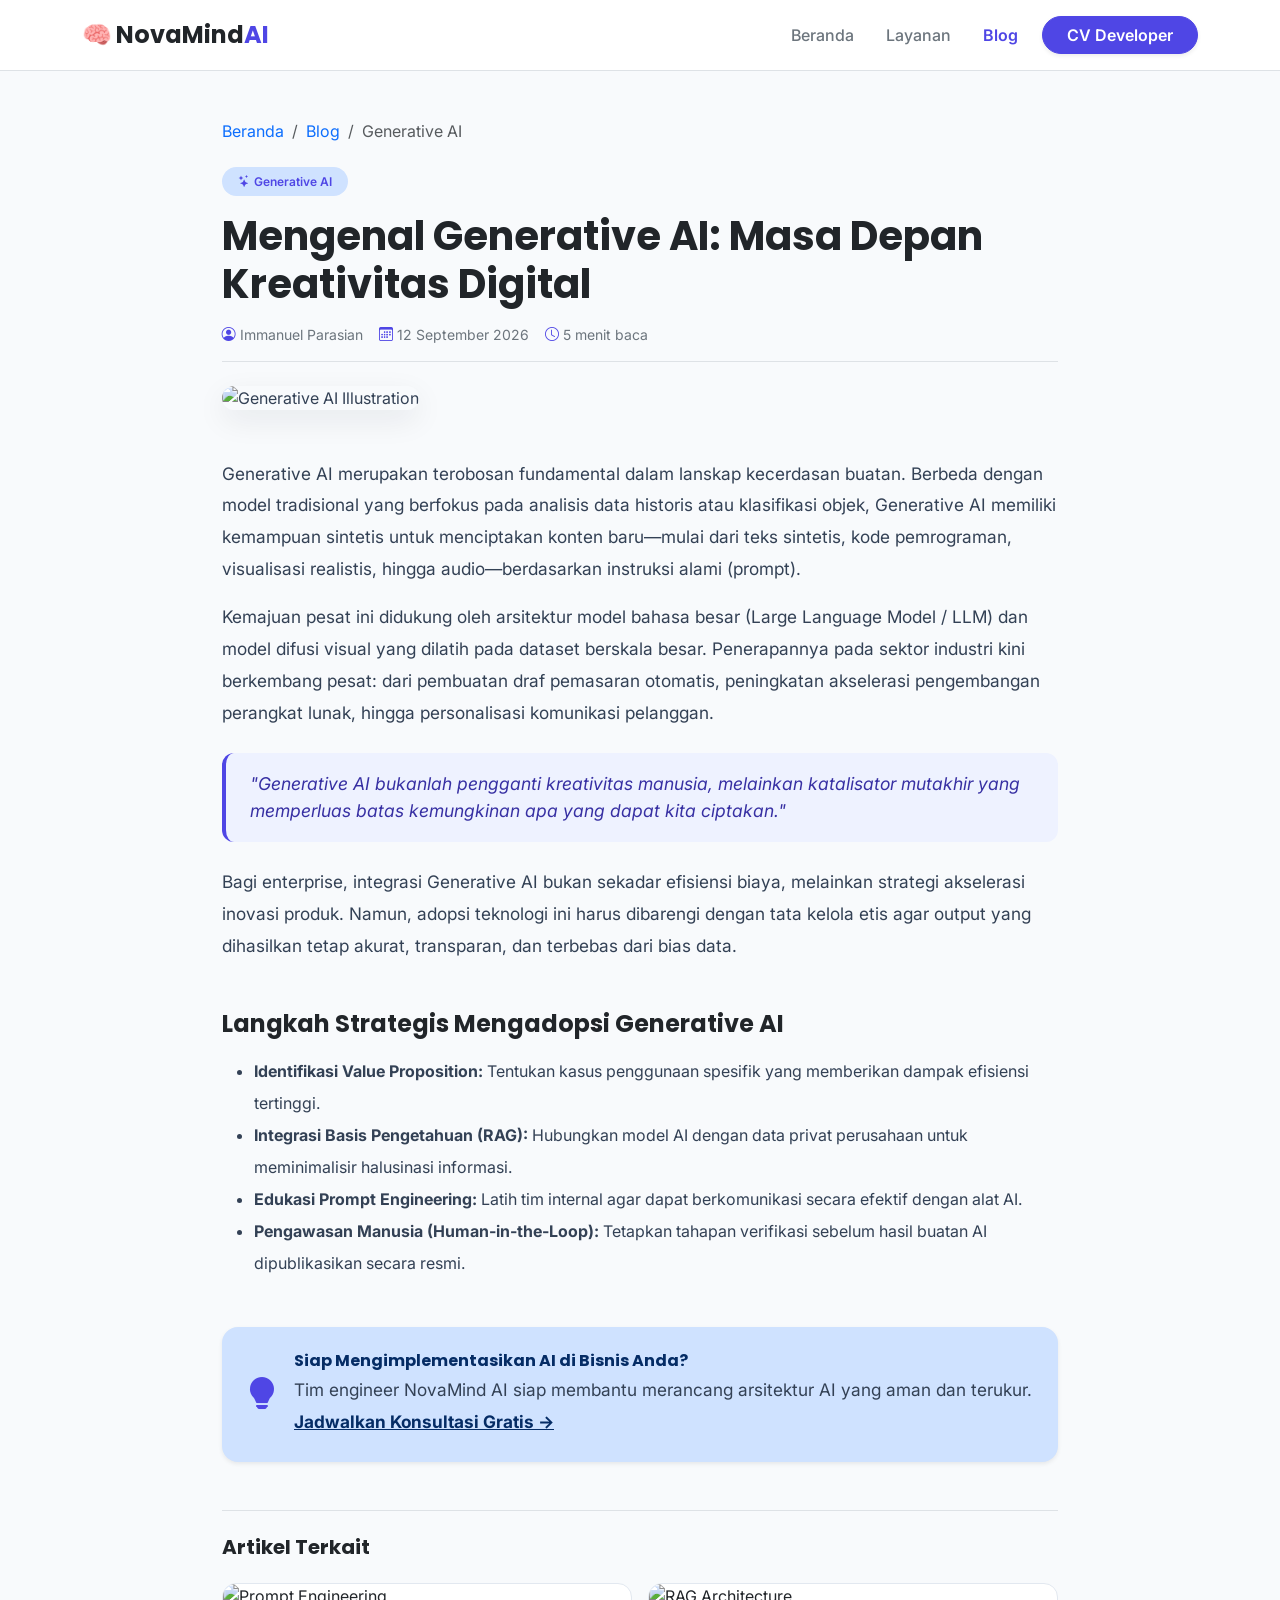
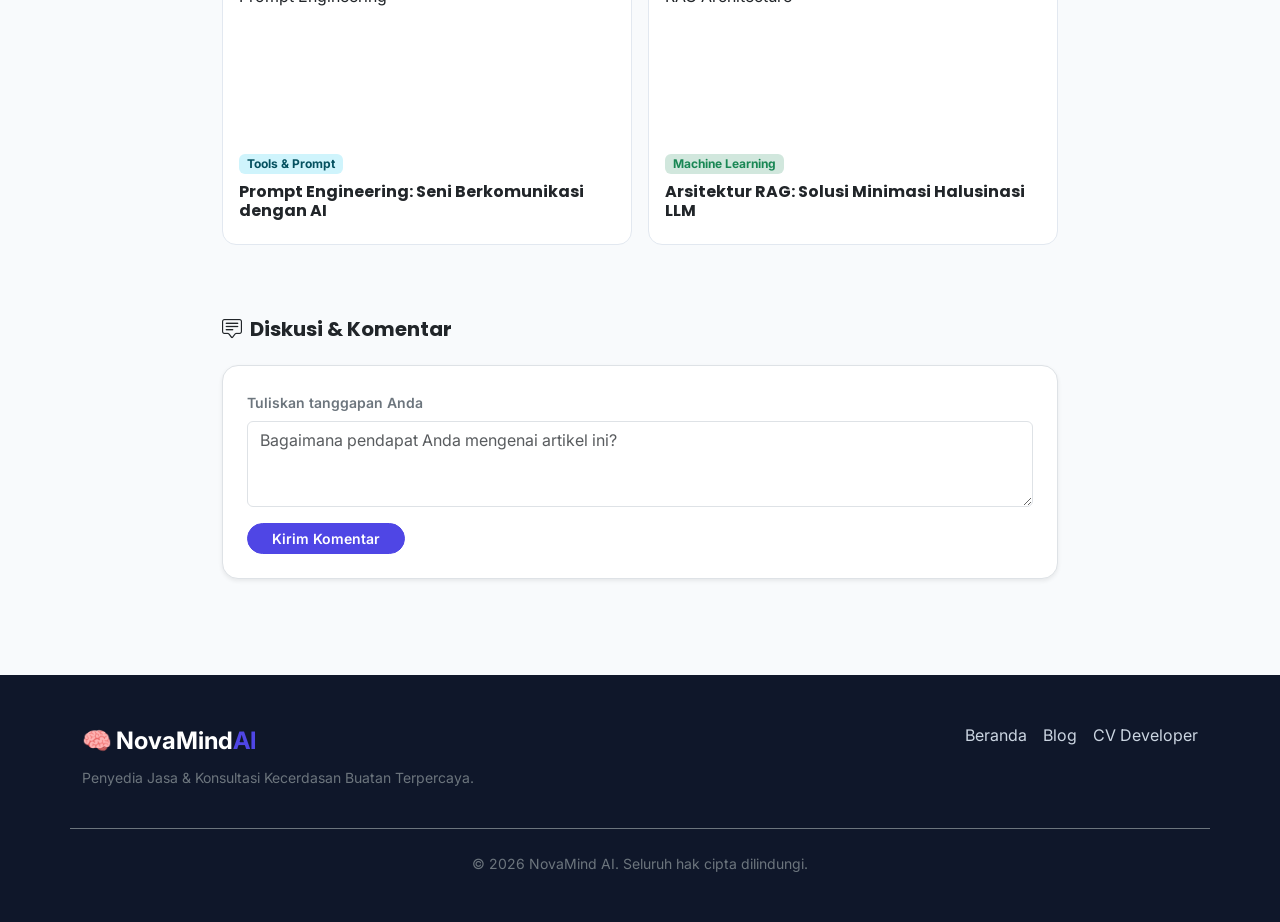
==== blog-detail.html @ 24ca6497 "Ini tugas praktikum 2 Pabwe" ====
<!DOCTYPE html>
<html lang="id">
<head>
  <meta charset="UTF-8">
  <meta name="viewport" content="width=device-width, initial-scale=1.0">
  <title>Mengenal Generative AI — NovaMind AI Blog</title>
  <!-- Bootstrap 5 CSS -->
  <link href="https://cdn.jsdelivr.net/npm/bootstrap@5.3.3/dist/css/bootstrap.min.css" rel="stylesheet">
  <!-- Bootstrap Icons -->
  <link href="https://cdn.jsdelivr.net/npm/bootstrap-icons@1.11.3/font/bootstrap-icons.css" rel="stylesheet">
  <!-- Google Fonts -->
  <link rel="preconnect" href="https://fonts.googleapis.com">
  <link rel="preconnect" href="https://fonts.gstatic.com" crossorigin>
  <link href="https://fonts.googleapis.com/css2?family=Inter:wght@400;500;600&family=Poppins:wght@600;700&display=swap" rel="stylesheet">
  <style>
    body { font-family: 'Inter', sans-serif; background: #f8fafc; color: #334155; }
    h1, h2, h3, h4, .navbar-brand { font-family: 'Poppins', sans-serif; }
    .btn-primary { background-color: #4f46e5; border-color: #4f46e5; }
    .btn-primary:hover { background-color: #4338ca; border-color: #4338ca; }
    .text-primary { color: #4f46e5 !important; }
    .navbar-brand span { color: #4f46e5; }
    
    .cover-artikel { 
      width: 100%; 
      height: 420px; 
      object-fit: cover; 
      border-radius: 20px; 
      box-shadow: 0 10px 30px rgba(15,23,42,.08);
    }
    article.konten p { font-size: 1.08rem; line-height: 1.85; color: #334155; }
    blockquote { 
      border-left: 4px solid #4f46e5; 
      padding: 18px 24px; 
      background: #eef2ff; 
      border-radius: 12px; 
      font-style: italic; 
      color: #3730a3;
      font-size: 1.1rem;
    }
    .card-terkait { border-radius: 14px; overflow: hidden; border: 1px solid #e2e8f0; transition: all .2s; }
    .card-terkait:hover { transform: translateY(-4px); box-shadow: 0 10px 20px rgba(0,0,0,0.06); }
    .card-terkait img { height: 150px; object-fit: cover; }
    footer { background: #0f172a; color: #94a3b8; }
    footer a { color: #cbd5e1; text-decoration: none; }
    footer a:hover { color: #ffffff; }
  </style>
</head>
<body>

  <!-- NAVBAR KONSISTEN -->
  <nav class="navbar navbar-expand-lg bg-white border-bottom sticky-top">
    <div class="container py-1">
      <a class="navbar-brand fw-bold fs-4 text-dark" href="index.html">
        <span class="me-1">🧠</span>NovaMind<span class="text-primary">AI</span>
      </a>
      <button class="navbar-toggler" type="button" data-bs-toggle="collapse" data-bs-target="#navMenu">
        <span class="navbar-toggler-icon"></span>
      </button>
      <div class="collapse navbar-collapse" id="navMenu">
        <ul class="navbar-nav ms-auto gap-lg-3 align-items-lg-center">
          <li class="nav-item"><a class="nav-link text-secondary fw-medium" href="index.html">Beranda</a></li>
          <li class="nav-item"><a class="nav-link text-secondary fw-medium" href="index.html#layanan">Layanan</a></li>
          <li class="nav-item"><a class="nav-link text-primary fw-semibold active" href="blog.html">Blog</a></li>
          <li class="nav-item"><a class="btn btn-primary rounded-pill px-4 fw-semibold shadow-sm" href="cv.html">CV Developer</a></li>
        </ul>
      </div>
    </div>
  </nav>

  <main class="container py-5" style="max-width: 860px;">

    <!-- BREADCRUMB -->
    <nav aria-label="breadcrumb" class="mb-4">
      <ol class="breadcrumb">
        <li class="breadcrumb-item"><a href="index.html" class="text-decoration-none">Beranda</a></li>
        <li class="breadcrumb-item"><a href="blog.html" class="text-decoration-none">Blog</a></li>
        <li class="breadcrumb-item active" aria-current="page">Generative AI</li>
      </ol>
    </nav>

    <!-- JUDUL & META -->
    <span class="badge bg-primary-subtle text-primary rounded-pill px-3 py-2 mb-3 fw-semibold"><i class="bi bi-stars me-1"></i>Generative AI</span>
    <h1 class="fw-bold display-6 text-dark mb-3">Mengenal Generative AI: Masa Depan Kreativitas Digital</h1>

    <div class="d-flex flex-wrap gap-3 text-secondary small mb-4 pb-3 border-bottom">
      <span><i class="bi bi-person-circle me-1 text-primary"></i>Immanuel Parasian</span>
      <span><i class="bi bi-calendar3 me-1 text-primary"></i>12 September 2026</span>
      <span><i class="bi bi-clock me-1 text-primary"></i>5 menit baca</span>
    </div>

    <!-- COVER IMAGE -->
    <img src="https://picsum.photos/id/180/900/500" class="cover-artikel mb-5" alt="Generative AI Illustration">

    <!-- CONTENT ARTIKEL -->
    <article class="konten">
      <p>
        Generative AI merupakan terobosan fundamental dalam lanskap kecerdasan buatan. Berbeda dengan model tradisional yang berfokus pada analisis data historis atau klasifikasi objek, Generative AI memiliki kemampuan sintetis untuk menciptakan konten baru—mulai dari teks sintetis, kode pemrograman, visualisasi realistis, hingga audio—berdasarkan instruksi alami (prompt).
      </p>
      <p>
        Kemajuan pesat ini didukung oleh arsitektur model bahasa besar (Large Language Model / LLM) dan model difusi visual yang dilatih pada dataset berskala besar. Penerapannya pada sektor industri kini berkembang pesat: dari pembuatan draf pemasaran otomatis, peningkatan akselerasi pengembangan perangkat lunak, hingga personalisasi komunikasi pelanggan.
      </p>

      <blockquote class="my-4">
        "Generative AI bukanlah pengganti kreativitas manusia, melainkan katalisator mutakhir yang memperluas batas kemungkinan apa yang dapat kita ciptakan."
      </blockquote>

      <p>
        Bagi enterprise, integrasi Generative AI bukan sekadar efisiensi biaya, melainkan strategi akselerasi inovasi produk. Namun, adopsi teknologi ini harus dibarengi dengan tata kelola etis agar output yang dihasilkan tetap akurat, transparan, dan terbebas dari bias data.
      </p>

      <h2 class="h4 fw-bold text-dark mt-5 mb-3">Langkah Strategis Mengadopsi Generative AI</h2>
      <ul class="lh-lg mb-4">
        <li><strong>Identifikasi Value Proposition:</strong> Tentukan kasus penggunaan spesifik yang memberikan dampak efisiensi tertinggi.</li>
        <li><strong>Integrasi Basis Pengetahuan (RAG):</strong> Hubungkan model AI dengan data privat perusahaan untuk meminimalisir halusinasi informasi.</li>
        <li><strong>Edukasi Prompt Engineering:</strong> Latih tim internal agar dapat berkomunikasi secara efektif dengan alat AI.</li>
        <li><strong>Pengawasan Manusia (Human-in-the-Loop):</strong> Tetapkan tahapan verifikasi sebelum hasil buatan AI dipublikasikan secara resmi.</li>
      </ul>

      <!-- ALERT BANNER -->
      <div class="alert alert-primary border-0 shadow-sm d-flex align-items-center gap-3 p-4 my-5 rounded-4" role="alert">
        <i class="bi bi-lightbulb-fill fs-2 text-primary"></i>
        <div>
          <h3 class="h6 fw-bold mb-1">Siap Mengimplementasikan AI di Bisnis Anda?</h3>
          <p class="small mb-0">Tim engineer NovaMind AI siap membantu merancang arsitektur AI yang aman dan terukur. <a href="index.html#kontak" class="alert-link">Jadwalkan Konsultasi Gratis &rarr;</a></p>
        </div>
      </div>
    </article>

    <!-- ARTIKEL TERKAIT -->
    <section class="mt-5 pt-4 border-top">
      <h3 class="h5 fw-bold text-dark mb-4">Artikel Terkait</h3>
      <div class="row g-3">
        <div class="col-md-6">
          <div class="card card-terkait h-100">
            <img src="https://picsum.photos/id/60/400/200" alt="Prompt Engineering">
            <div class="card-body">
              <span class="badge bg-info-subtle text-info-emphasis mb-2">Tools &amp; Prompt</span>
              <h4 class="h6 fw-bold"><a href="blog-detail.html" class="text-dark text-decoration-none">Prompt Engineering: Seni Berkomunikasi dengan AI</a></h4>
            </div>
          </div>
        </div>
        <div class="col-md-6">
          <div class="card card-terkait h-100">
            <img src="https://picsum.photos/id/0/400/200" alt="RAG Architecture">
            <div class="card-body">
              <span class="badge bg-success-subtle text-success mb-2">Machine Learning</span>
              <h4 class="h6 fw-bold"><a href="blog-detail.html" class="text-dark text-decoration-none">Arsitektur RAG: Solusi Minimasi Halusinasi LLM</a></h4>
            </div>
          </div>
        </div>
      </div>
    </section>

    <!-- KOMENTAR -->
    <section class="mt-5 pt-4">
      <h3 class="h5 fw-bold text-dark mb-4"><i class="bi bi-chat-square-text me-2"></i>Diskusi &amp; Komentar</h3>
      <div class="bg-white p-4 rounded-4 border shadow-sm">
        <form>
          <div class="mb-3">
            <label for="komentarInput" class="form-label small fw-semibold text-secondary">Tuliskan tanggapan Anda</label>
            <textarea class="form-control" id="komentarInput" rows="3" placeholder="Bagaimana pendapat Anda mengenai artikel ini?"></textarea>
          </div>
          <button type="submit" class="btn btn-primary rounded-pill px-4 btn-sm fw-semibold">Kirim Komentar</button>
        </form>
      </div>
    </section>

  </main>

  <!-- FOOTER KONSISTEN -->
  <footer class="py-5 mt-5">
    <div class="container">
      <div class="row g-4 pb-4 border-bottom border-secondary">
        <div class="col-md-6">
          <a class="fw-bold fs-4 text-white text-decoration-none" href="index.html">
            <span class="me-1">🧠</span>NovaMind<span class="text-primary">AI</span>
          </a>
          <p class="small text-secondary mt-2">Penyedia Jasa &amp; Konsultasi Kecerdasan Buatan Terpercaya.</p>
        </div>
        <div class="col-md-6 text-md-end">
          <div class="d-flex gap-3 justify-content-md-end">
            <a href="index.html">Beranda</a>
            <a href="blog.html">Blog</a>
            <a href="cv.html">CV Developer</a>
          </div>
        </div>
      </div>
      <div class="text-center pt-4 small text-secondary">
        &copy; 2026 NovaMind AI. Seluruh hak cipta dilindungi.
      </div>
    </div>
  </footer>

  <!-- Bootstrap 5 JS -->
  <script src="https://cdn.jsdelivr.net/npm/bootstrap@5.3.3/dist/js/bootstrap.bundle.min.js"></script>
</body>
</html>
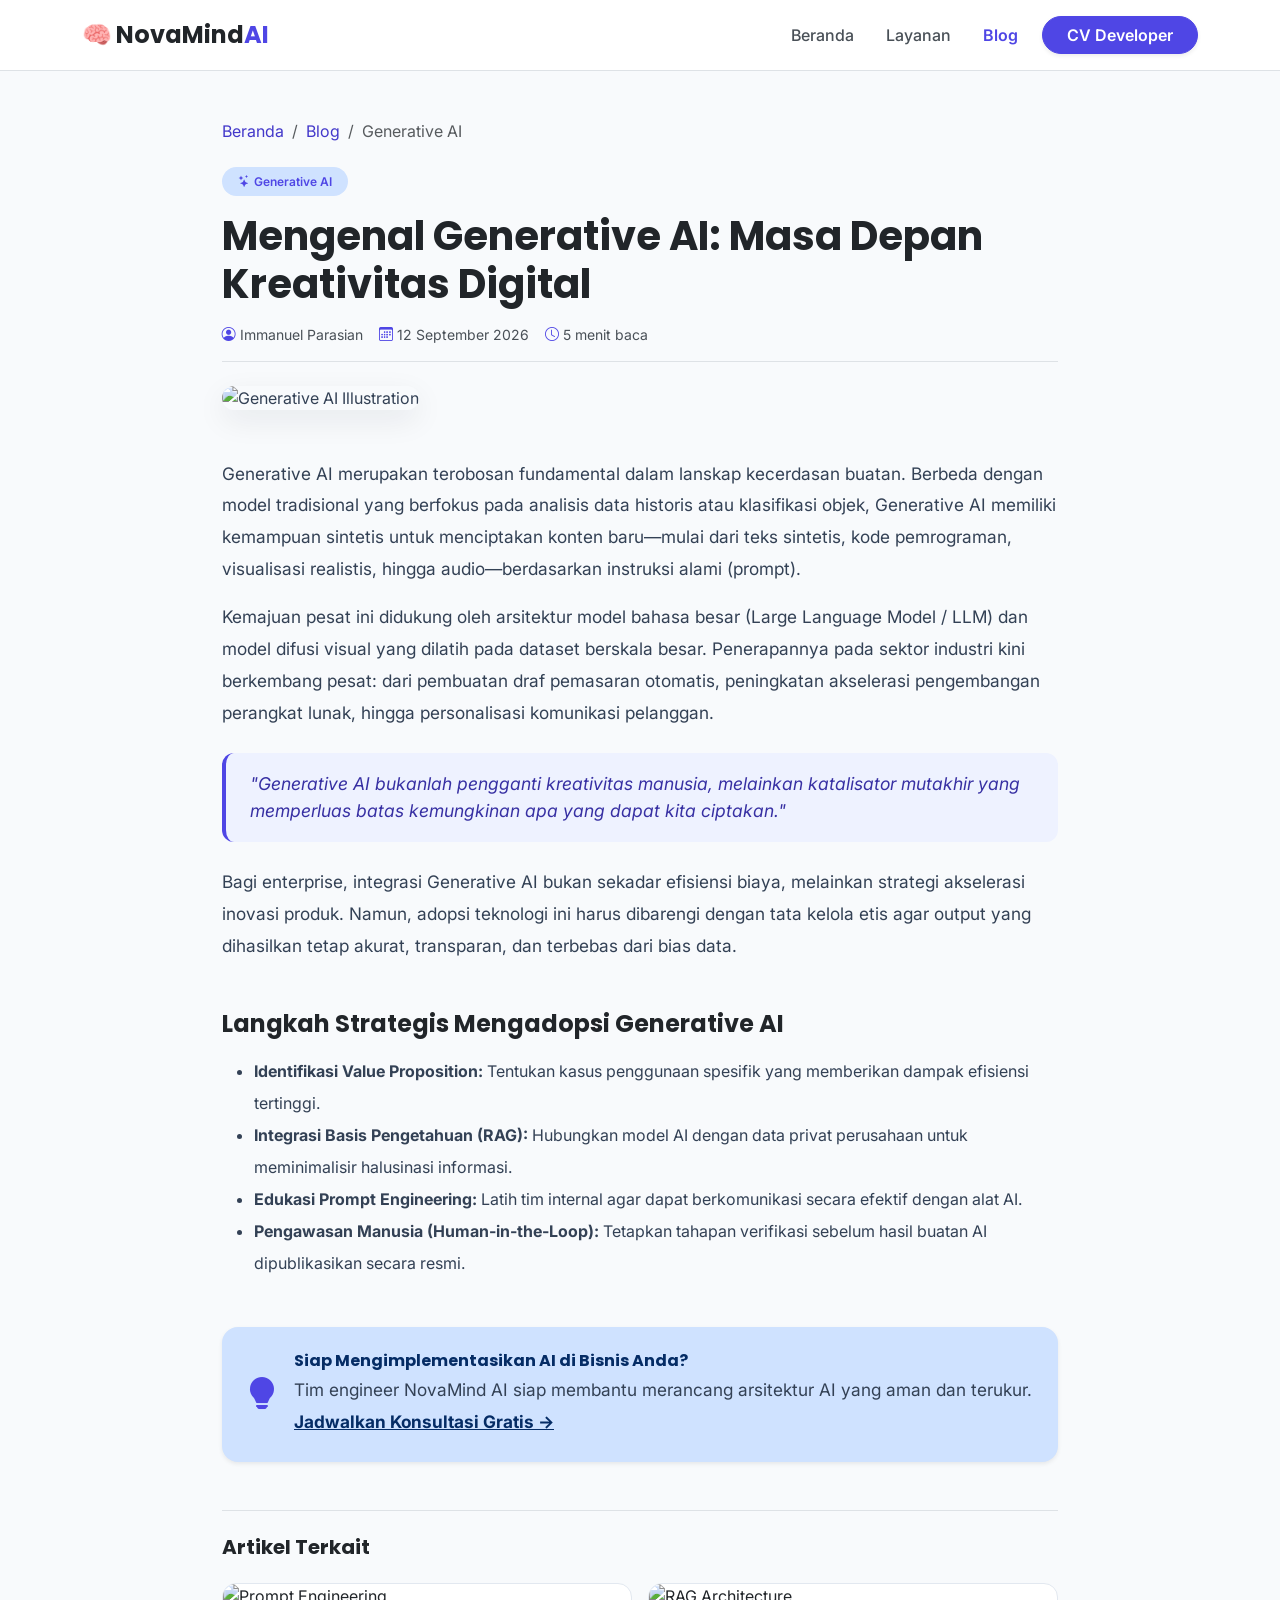
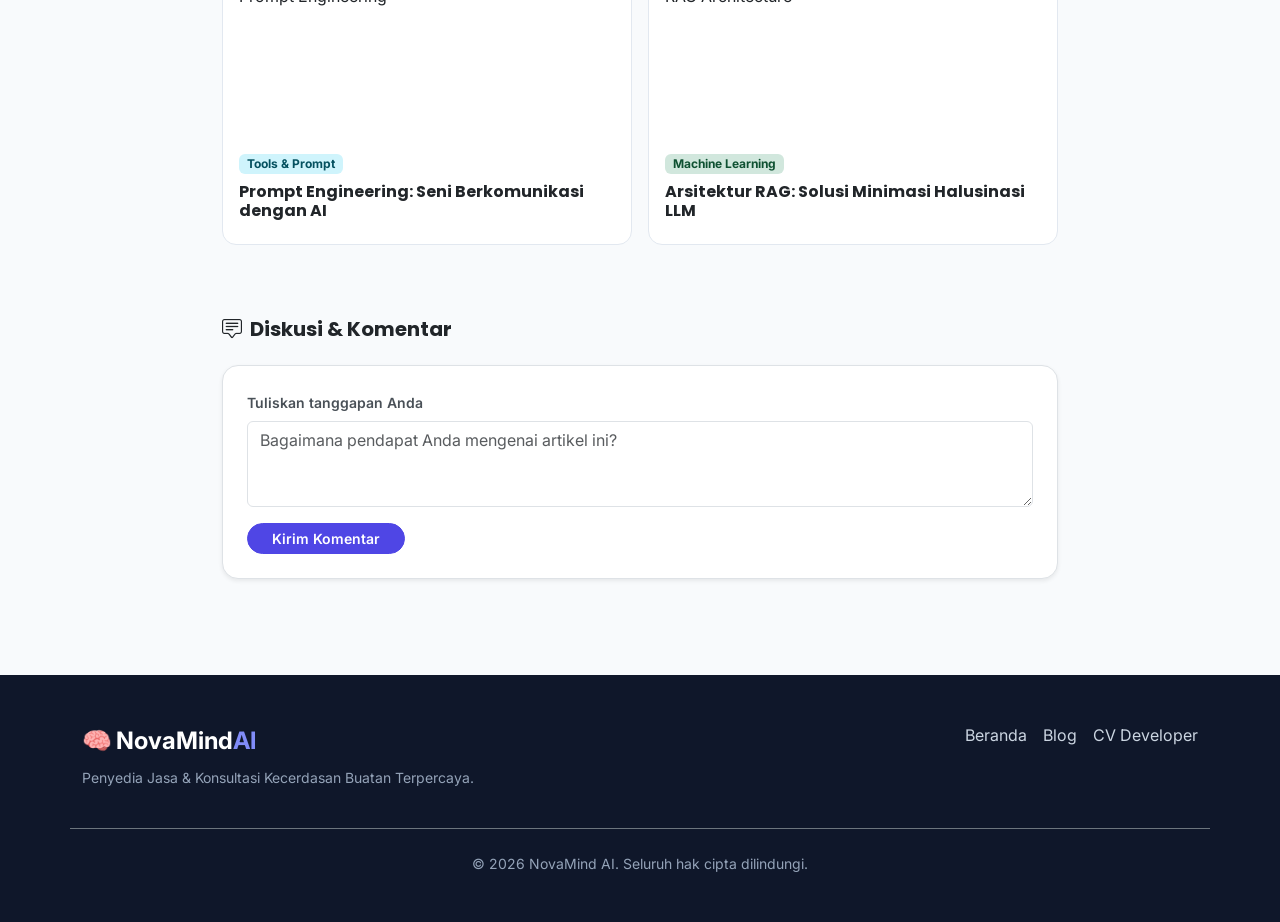
==== commit 9f2783c1: "update nih" ====
--- a/blog-detail.html
+++ b/blog-detail.html
@@ -4,6 +4,7 @@
   <meta charset="UTF-8">
   <meta name="viewport" content="width=device-width, initial-scale=1.0">
   <title>Mengenal Generative AI — NovaMind AI Blog</title>
+  <meta name="description" content="Mengenal Generative AI: bagaimana model generatif mengubah cara industri menciptakan teks, gambar, dan kode secara otomatis.">
   <!-- Bootstrap 5 CSS -->
   <link href="https://cdn.jsdelivr.net/npm/bootstrap@5.3.3/dist/css/bootstrap.min.css" rel="stylesheet">
   <!-- Bootstrap Icons -->
@@ -12,6 +13,7 @@
   <link rel="preconnect" href="https://fonts.googleapis.com">
   <link rel="preconnect" href="https://fonts.gstatic.com" crossorigin>
   <link href="https://fonts.googleapis.com/css2?family=Inter:wght@400;500;600&family=Poppins:wght@600;700&display=swap" rel="stylesheet">
+  <link rel="preconnect" href="https://picsum.photos">
   <style>
     body { font-family: 'Inter', sans-serif; background: #f8fafc; color: #334155; }
     h1, h2, h3, h4, .navbar-brand { font-family: 'Poppins', sans-serif; }
@@ -43,6 +45,27 @@
     footer { background: #0f172a; color: #94a3b8; }
     footer a { color: #cbd5e1; text-decoration: none; }
     footer a:hover { color: #ffffff; }
+    /* ===== FIX: Aksesibilitas Kontras Warna ===== */
+
+    /* Tombol filter kategori — abu-abu Bootstrap default terlalu terang */
+    .filter-btn { color: #495057; border-color: #adb5bd; }
+    .filter-btn.active { color: #ffffff !important; }
+
+    /* Teks meta info (penulis/tanggal/waktu baca) — text-secondary terlalu terang */
+    .text-secondary { color: #495057 !important; }
+
+    /* Badge kategori hijau (Machine Learning) — kontras hijau terlalu terang */
+    .bg-success-subtle.text-success,
+    .bg-success-subtle .text-success {
+      color: #0f5132 !important;
+    }
+
+    /* Footer: text-secondary & text-primary butuh warna terang di background gelap */
+    footer .text-secondary { color: #94a3b8 !important; }
+    footer .text-primary { color: #818cf8 !important; }
+    /* Link breadcrumb — warna biru default Bootstrap kurang kontras */
+    .breadcrumb-item a { color: #4338ca; }
+    .breadcrumb-item a:hover { color: #3730a3; }
   </style>
 </head>
 <body>
@@ -53,7 +76,7 @@
       <a class="navbar-brand fw-bold fs-4 text-dark" href="index.html">
         <span class="me-1">🧠</span>NovaMind<span class="text-primary">AI</span>
       </a>
-      <button class="navbar-toggler" type="button" data-bs-toggle="collapse" data-bs-target="#navMenu">
+      <button class="navbar-toggler" type="button" data-bs-toggle="collapse" data-bs-target="#navMenu" aria-label="Buka menu navigasi">
         <span class="navbar-toggler-icon"></span>
       </button>
       <div class="collapse navbar-collapse" id="navMenu">
